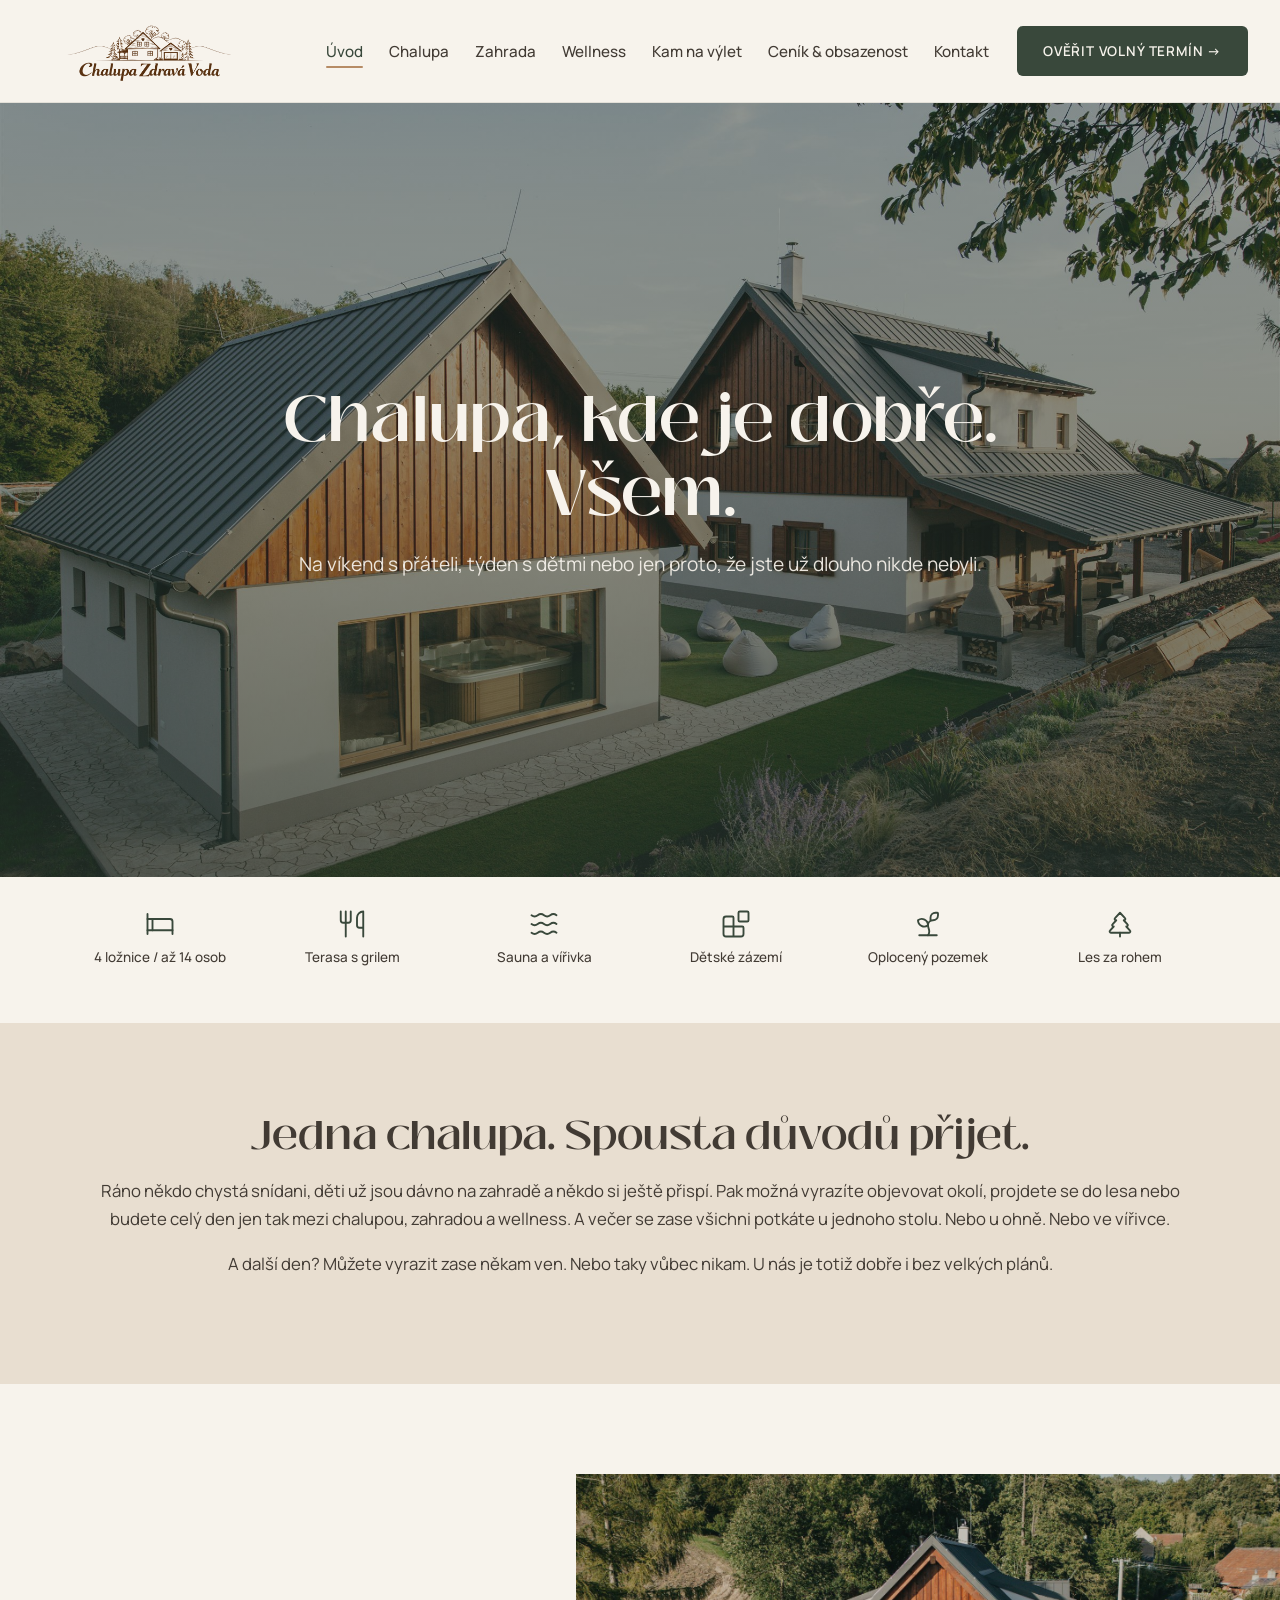
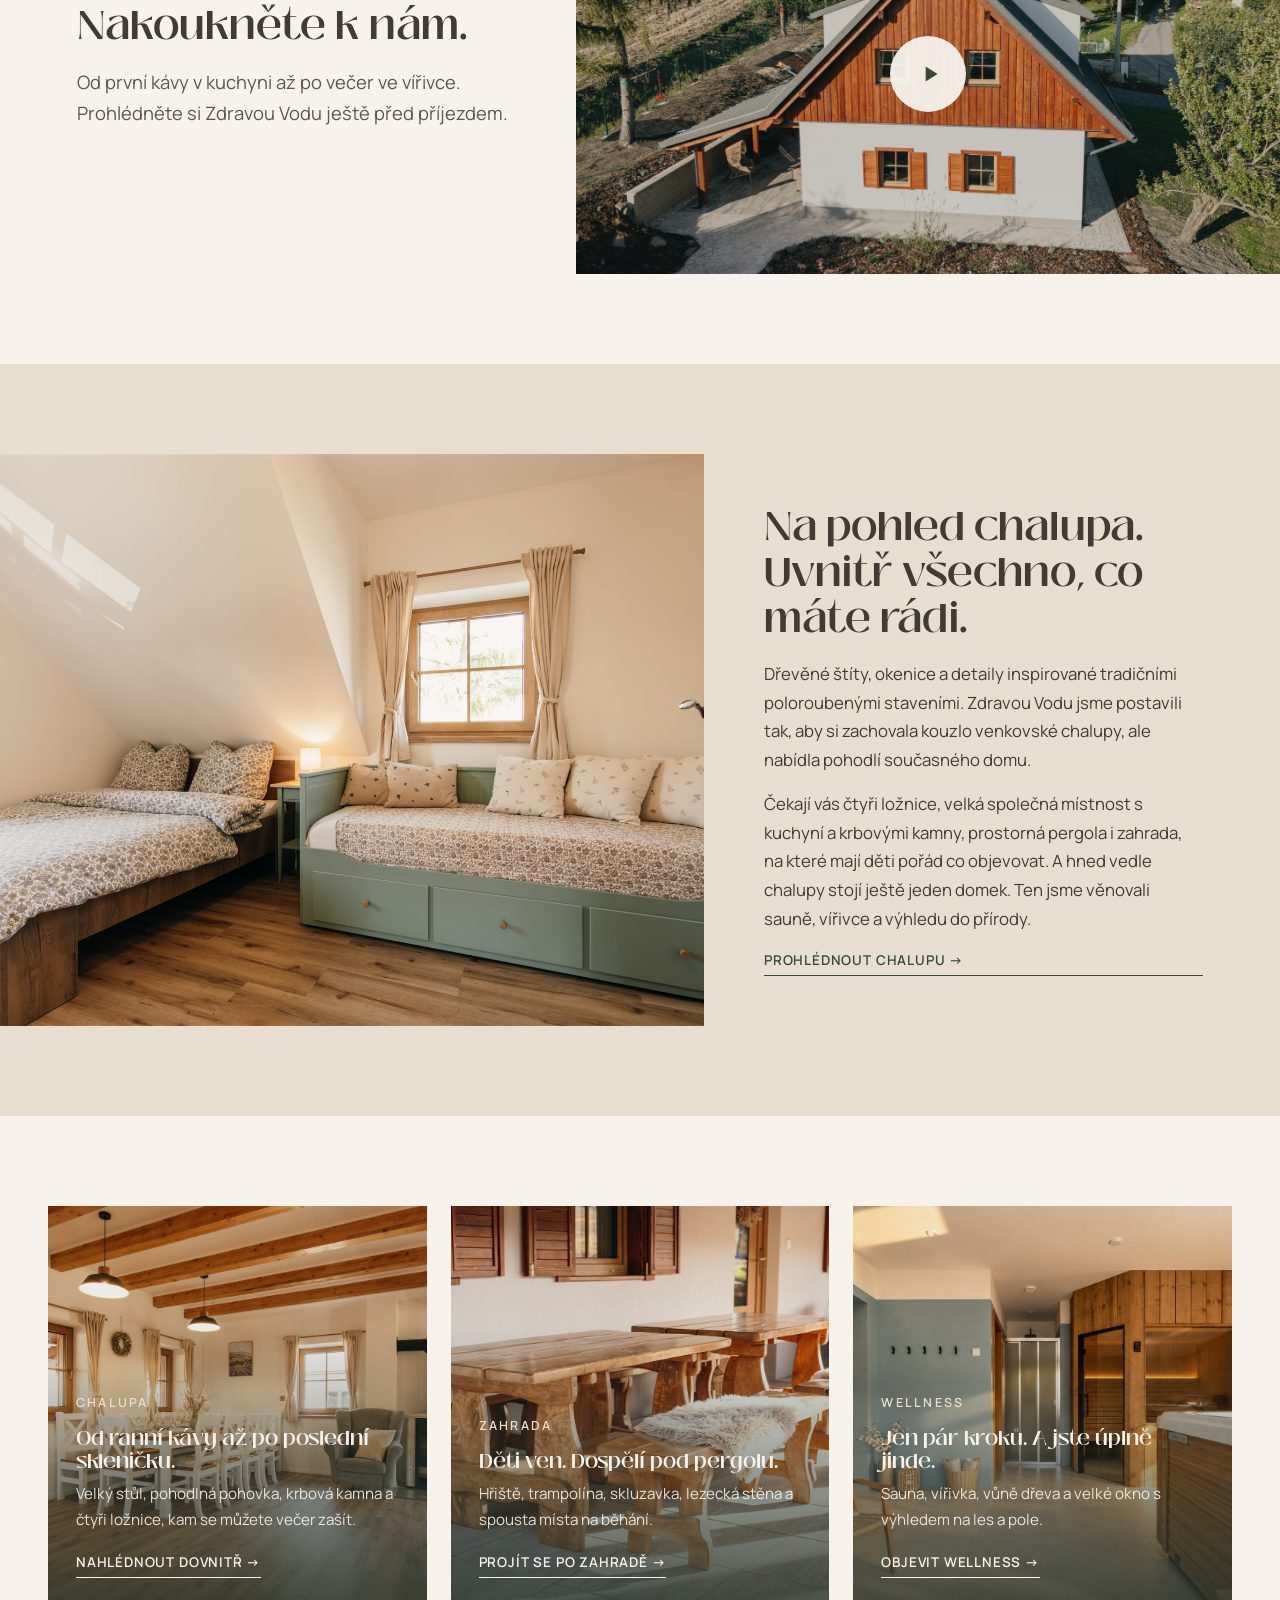
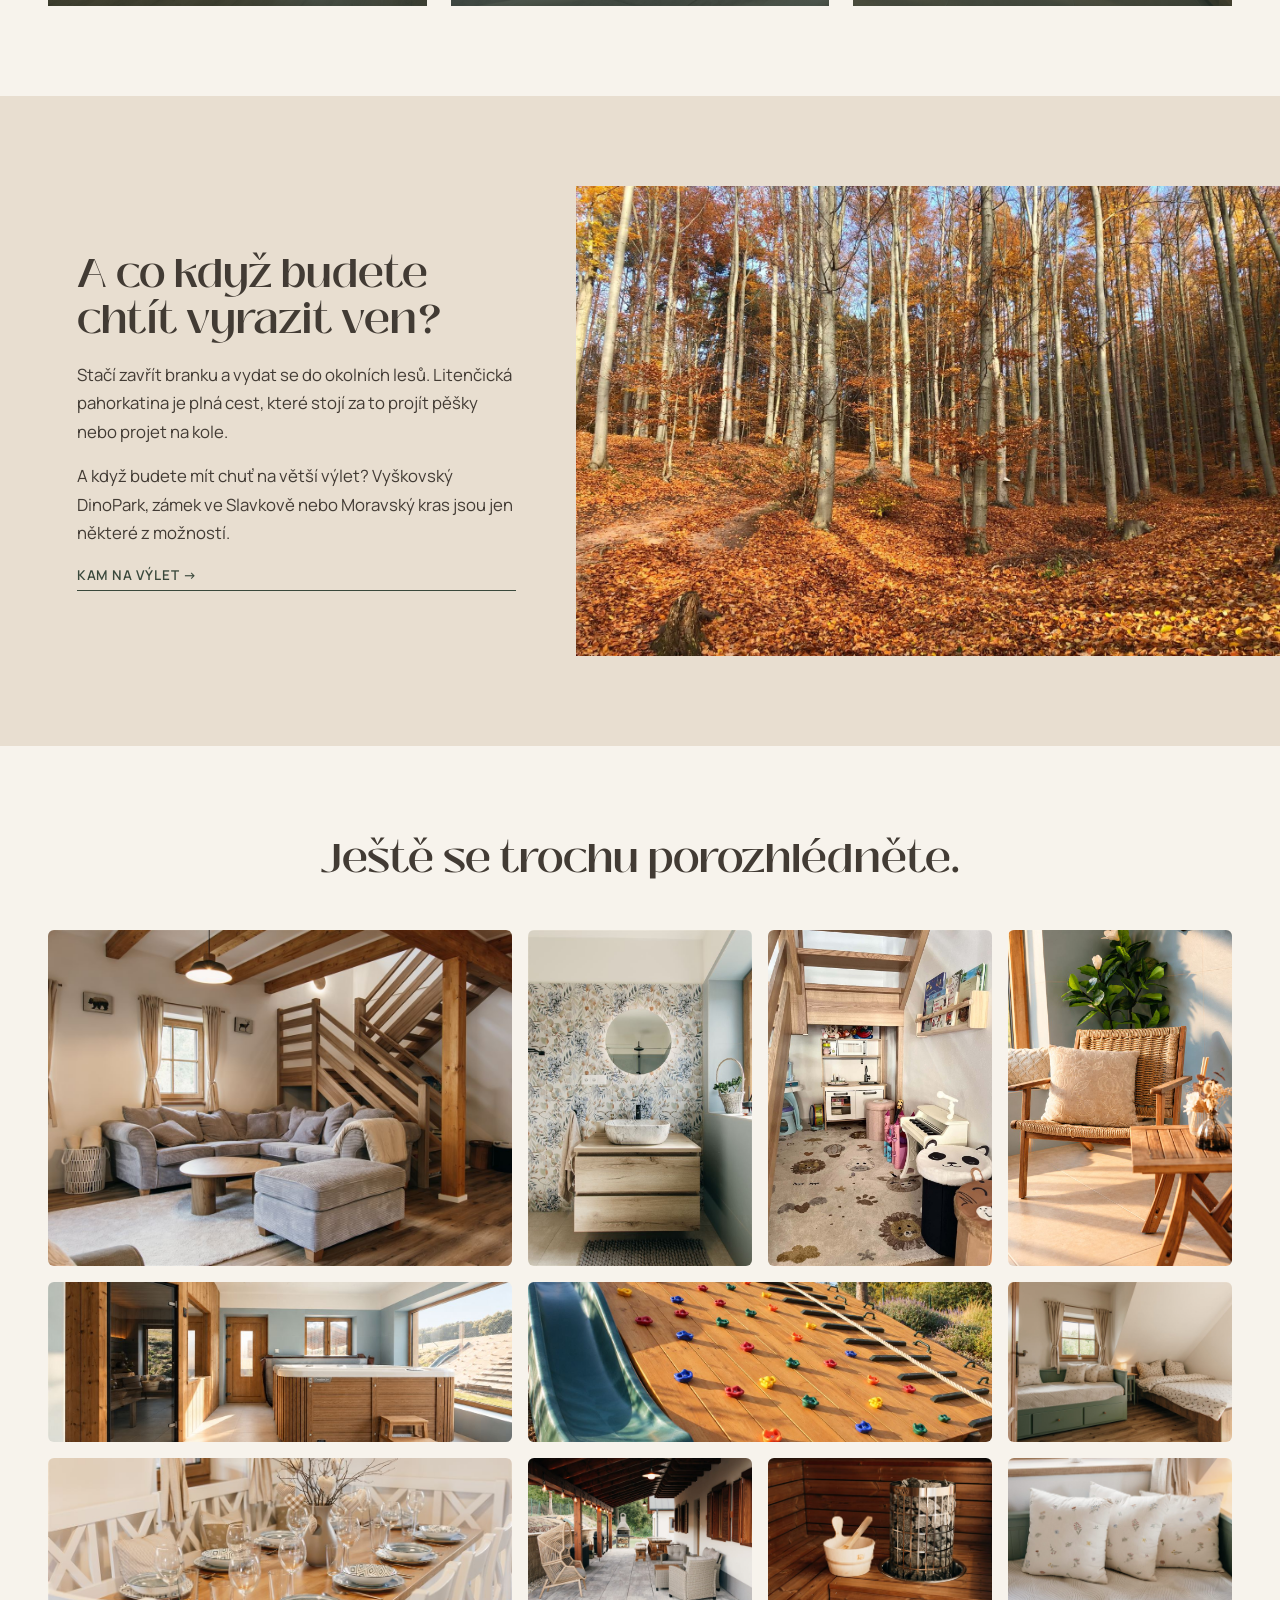
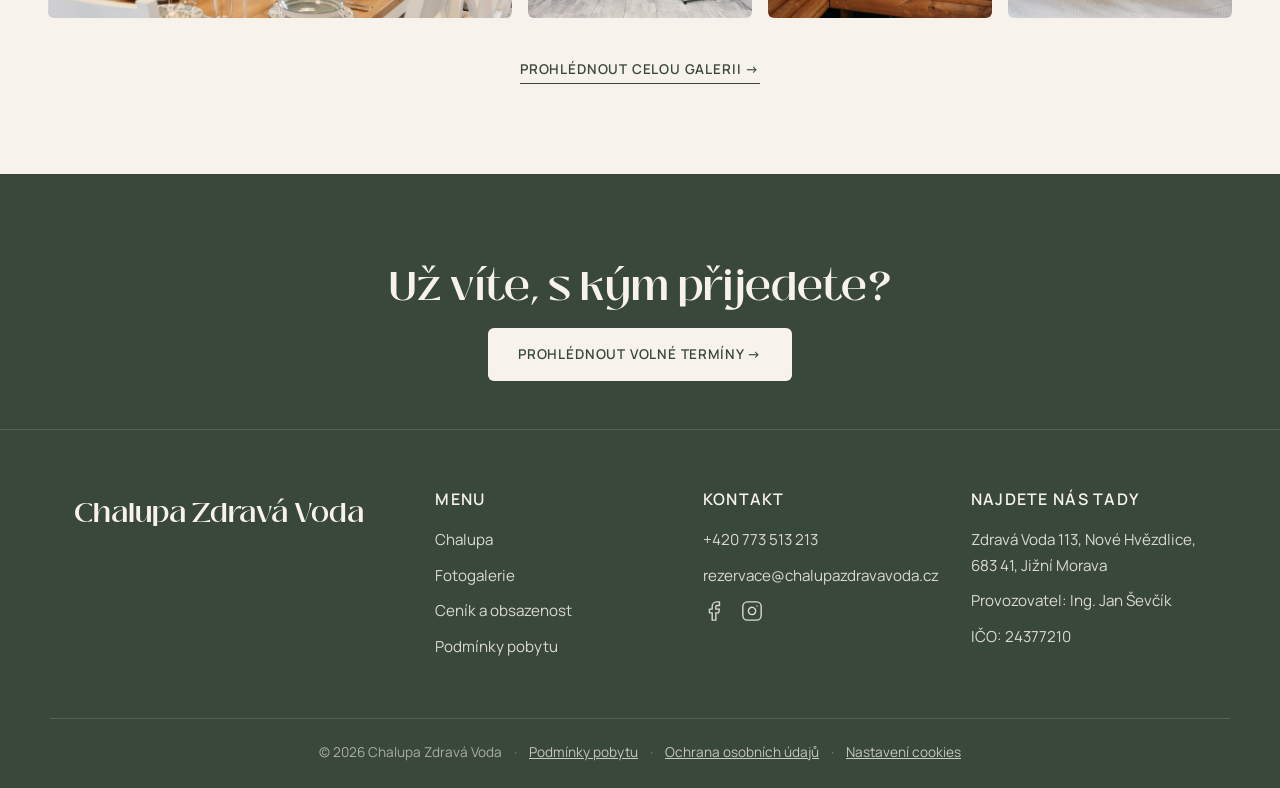
==== index.html @ aa56eb09 "Zdrava Voda - web chalupy, cista nasazovaci verze" ====
<!DOCTYPE html>
<html lang="cs">
<head>
<meta charset="UTF-8">
<meta name="viewport" content="width=device-width, initial-scale=1.0">
<title>Chalupa Zdravá Voda</title>
<meta name="description" content="Chalupa Zdravá Voda – jedna chalupa, čtyři ložnice, les za rohem a sauna s vířivkou o pár kroků vedle.">
<link rel="icon" type="image/png" sizes="32x32" href="assets/img/favicon-32.png">
<link rel="apple-touch-icon" href="assets/img/favicon-180.png">
<meta property="og:type" content="website">
<meta property="og:title" content="Chalupa Zdravá Voda">
<meta property="og:description" content="Jedna chalupa, čtyři ložnice, les za rohem a sauna s vířivkou o pár kroků vedle.">
<meta property="og:image" content="https://chalupazdravavoda.cz/assets/img/og-image.jpg">
<meta property="og:url" content="https://chalupazdravavoda.cz/">
<link rel="preconnect" href="https://fonts.googleapis.com">
<link rel="preconnect" href="https://fonts.gstatic.com" crossorigin>
<link href="https://fonts.googleapis.com/css2?family=Manrope:wght@400;500;600;700;800&display=swap" rel="stylesheet">
<link rel="stylesheet" href="assets/css/style.css">
</head>
<body>

<header class="site-header">
    <div class="container">
        <a href="index.html" class="logo">
            <img src="assets/img/logo-wide.png" alt="Chalupa Zdravá Voda">
        </a>

        <button class="nav-toggle" id="navToggle" aria-label="Otevřít menu">&#9776;</button>

        <div class="header-right" id="headerRight">
            <nav class="main-nav">
                <ul>
                    <li><a href="index.html" class="active">Úvod</a></li>
                    <li><a href="chalupa.html">Chalupa</a></li>
                    <li><a href="zahrada.html">Zahrada</a></li>
                    <li><a href="wellness.html">Wellness</a></li>
                    <li><a href="kam-na-vylet.html">Kam na výlet</a></li>
                    <li><a href="cenik-a-obsazenost.html">Ceník &amp; obsazenost</a></li>
                    <li><a href="kontakt.html">Kontakt</a></li>
                </ul>
            </nav>
            <div class="header-cta">
                <a href="cenik-a-obsazenost.html" class="btn btn-primary">Ověřit volný termín →</a>
            </div>
        </div>
    </div>
</header>

<!-- SEKCE 1 – HERO -->
<section class="hero" style="background-image: url('assets/img/hero.jpg');">
    <div class="container">
        <h1>Chalupa, kde je dobře. Všem.</h1>
        <p class="lead">Na víkend s přáteli, týden s dětmi nebo jen proto, že jste už dlouho nikde nebyli.</p>
    </div>
</section>

<!-- SEKCE 2 – INFOGRAFIKA -->
<section class="icons-section">
    <div class="container">
        <div class="icon-row">
            <div class="icon-item">
                <svg xmlns="http://www.w3.org/2000/svg" viewBox="0 0 24 24" fill="none" stroke-linecap="round" stroke-linejoin="round"><path d="M2 4v16" /><path d="M2 8h18a2 2 0 0 1 2 2v10" /><path d="M2 17h20" /><path d="M6 8v9" /></svg>
                <p>4 ložnice / až 14 osob</p>
            </div>
            <div class="icon-item">
                <svg xmlns="http://www.w3.org/2000/svg" viewBox="0 0 24 24" fill="none" stroke-linecap="round" stroke-linejoin="round"><path d="M3 2v7c0 1.1.9 2 2 2h4a2 2 0 0 0 2-2V2" /><path d="M7 2v20" /><path d="M21 15V2a5 5 0 0 0-5 5v6c0 1.1.9 2 2 2h3Zm0 0v7" /></svg>
                <p>Terasa s grilem</p>
            </div>
            <div class="icon-item">
                <svg xmlns="http://www.w3.org/2000/svg" viewBox="0 0 24 24" fill="none" stroke-linecap="round" stroke-linejoin="round"><path d="M2 12q2.5 2 5 0t5 0 5 0 5 0" /><path d="M2 19q2.5 2 5 0t5 0 5 0 5 0" /><path d="M2 5q2.5 2 5 0t5 0 5 0 5 0" /></svg>
                <p>Sauna a vířivka</p>
            </div>
            <div class="icon-item">
                <svg xmlns="http://www.w3.org/2000/svg" viewBox="0 0 24 24" fill="none" stroke-linecap="round" stroke-linejoin="round"><path d="M10 22V7a1 1 0 0 0-1-1H4a2 2 0 0 0-2 2v12a2 2 0 0 0 2 2h12a2 2 0 0 0 2-2v-5a1 1 0 0 0-1-1H2" /><rect x="14" y="2" width="8" height="8" rx="1" /></svg>
                <p>Dětské zázemí</p>
            </div>
            <div class="icon-item">
                <svg xmlns="http://www.w3.org/2000/svg" viewBox="0 0 24 24" fill="none" stroke-linecap="round" stroke-linejoin="round"><path d="M14 9.536V7a4 4 0 0 1 4-4h1.5a.5.5 0 0 1 .5.5V5a4 4 0 0 1-4 4 4 4 0 0 0-4 4c0 2 1 3 1 5a5 5 0 0 1-1 3" /><path d="M4 9a5 5 0 0 1 8 4 5 5 0 0 1-8-4" /><path d="M5 21h14" /></svg>
                <p>Oplocený pozemek</p>
            </div>
            <div class="icon-item">
                <svg xmlns="http://www.w3.org/2000/svg" viewBox="0 0 24 24" fill="none" stroke-linecap="round" stroke-linejoin="round"><path d="m17 14 3 3.3a1 1 0 0 1-.7 1.7H4.7a1 1 0 0 1-.7-1.7L7 14h-.3a1 1 0 0 1-.7-1.7L9 9h-.2A1 1 0 0 1 8 7.3L12 3l4 4.3a1 1 0 0 1-.8 1.7H15l3 3.3a1 1 0 0 1-.7 1.7H17Z" /><path d="M12 22v-3" /></svg>
                <p>Les za rohem</p>
            </div>
        </div>
    </div>
</section>

<!-- SEKCE 3 – ÚVODNÍ TEXT -->
<section class="alt">
    <div class="container">
        <div class="text-only wide">
            <h2 class="one-line-heading">Jedna chalupa. Spousta důvodů přijet.</h2>
            <p>Ráno někdo chystá snídani, děti už jsou dávno na zahradě a někdo si ještě přispí. Pak možná vyrazíte objevovat okolí, projdete se do lesa nebo budete celý den jen tak mezi chalupou, zahradou a wellness. A večer se zase všichni potkáte u jednoho stolu. Nebo u ohně. Nebo ve vířivce.</p>
            <p class="nowrap-text">A další den? Můžete vyrazit zase někam ven. Nebo taky vůbec nikam. U nás je totiž dobře i bez velkých plánů.</p>
        </div>
    </div>
</section>

<!-- SEKCE 4 – VIDEO -->
<section>
    <div class="bleed-split">
        <div class="bleed-text">
            <h2>Nakoukněte k nám.</h2>
            <p class="lead">Od první kávy v kuchyni až po večer ve vířivce. Prohlédněte si Zdravou Vodu ještě před příjezdem.</p>
        </div>
        <div class="bleed-media">
            <div class="video-embed" data-youtube-id="vAeQ0oNI9_U" style="background-image: url('assets/img/video-preview.jpg');">
                <button class="video-play-btn" aria-label="Přehrát video">
                    <svg xmlns="http://www.w3.org/2000/svg" viewBox="0 0 24 24"><path d="M8 5v14l11-7z" /></svg>
                </button>
            </div>
        </div>
    </div>
</section>

<!-- SEKCE 5 – O CHALUPĚ -->
<section class="alt">
    <div class="bleed-split media-left">
        <div class="bleed-media">
            <img src="assets/img/o-chalupe.jpg" alt="Ložnice v chalupě Zdravá Voda" style="object-position: center;">
        </div>
        <div class="bleed-text">
            <h2>Na pohled chalupa. Uvnitř všechno, co máte rádi.</h2>
            <p>Dřevěné štíty, okenice a detaily inspirované tradičními poloroubenými staveními. Zdravou Vodu jsme postavili tak, aby si zachovala kouzlo venkovské chalupy, ale nabídla pohodlí současného domu.</p>
            <p>Čekají vás čtyři ložnice, velká společná místnost s kuchyní a krbovými kamny, prostorná pergola i zahrada, na které mají děti pořád co objevovat. A hned vedle chalupy stojí ještě jeden domek. Ten jsme věnovali sauně, vířivce a výhledu do přírody.</p>
            <a href="galerie.html" class="btn btn-secondary">Prohlédnout chalupu →</a>
        </div>
    </div>
</section>

<!-- SEKCE 6 – TŘI ROZCESTNÍKY -->
<section>
    <div class="signposts-wrap">
        <div class="signpost-grid">
            <a href="chalupa.html" class="signpost" style="background-image: url('assets/img/rozcestnik-chalupa.jpg');">
                <div class="signpost-content">
                    <span class="eyebrow">Chalupa</span>
                    <h3>Od ranní kávy až po poslední skleničku.</h3>
                    <p>Velký stůl, pohodlná pohovka, krbová kamna a čtyři ložnice, kam se můžete večer zašít.</p>
                    <span class="btn btn-secondary">Nahlédnout dovnitř →</span>
                </div>
            </a>
            <a href="zahrada.html" class="signpost" style="background-image: url('assets/img/rozcestnik-zahrada.jpg');">
                <div class="signpost-content">
                    <span class="eyebrow">Zahrada</span>
                    <h3>Děti ven. Dospělí pod pergolu.</h3>
                    <p>Hřiště, trampolína, skluzavka, lezecká stěna a spousta místa na běhání.</p>
                    <span class="btn btn-secondary">Projít se po zahradě →</span>
                </div>
            </a>
            <a href="wellness.html" class="signpost" style="background-image: url('assets/img/rozcestnik-wellness.jpg');">
                <div class="signpost-content">
                    <span class="eyebrow">Wellness</span>
                    <h3>Jen pár kroků. A jste úplně jinde.</h3>
                    <p>Sauna, vířivka, vůně dřeva a velké okno s výhledem na les a pole.</p>
                    <span class="btn btn-secondary">Objevit wellness →</span>
                </div>
            </a>
        </div>
    </div>
</section>

<!-- SEKCE 7 – AKTIVITY V OKOLÍ -->
<section class="alt">
    <div class="bleed-split">
        <div class="bleed-text">
            <h2>A co když budete chtít vyrazit ven?</h2>
            <p>Stačí zavřít branku a vydat se do okolních lesů. Litenčická pahorkatina je plná cest, které stojí za to projít pěšky nebo projet na kole.</p>
            <p>A když budete mít chuť na větší výlet? Vyškovský DinoPark, zámek ve Slavkově nebo Moravský kras jsou jen některé z možností.</p>
            <a href="kam-na-vylet.html" class="btn btn-secondary">Kam na výlet →</a>
        </div>
        <div class="bleed-media">
            <img src="assets/img/okoli.jpg" alt="Podzimní les v okolí Litenčické pahorkatiny">
        </div>
    </div>
</section>

<!-- SEKCE 8 – FOTOGALERIE -->
<section>
    <div class="signposts-wrap">
        <div class="section-intro">
            <h2>Ještě se trochu porozhlédněte.</h2>
        </div>
        <div class="gallery-grid cols-5">
            <img class="g-big gp-1" src="assets/img/gallery/spolecna-mistnost.jpg" alt="Společná místnost">
            <img class="g-tall gp-2" src="assets/img/gallery/koupelna.jpg" alt="Koupelna">
            <img class="g-tall gp-3" src="assets/img/gallery/detsky-koutek.jpg" alt="Dětský koutek v chalupě">
            <img class="g-tall gp-4" src="assets/img/gallery/cteci-kout.jpg" alt="Čtecí koutek">
            <img class="g-wide gp-5" src="assets/img/gallery/wellness-vyhled.jpg" alt="Wellness s výhledem">
            <img class="g-wide gp-6" src="assets/img/gallery/detska-zahrada.jpg" alt="Dětské hřiště na zahradě">
            <img class="gp-7" src="assets/img/gallery/loznice.jpg" alt="Ložnice">
            <img class="g-wide gp-8" src="assets/img/gallery/prostreny-stul.jpg" alt="Prostřený stůl">
            <img class="gp-9" src="assets/img/gallery/pergola-terasa.jpg" alt="Zastřešená terasa s posezením">
            <img class="gp-10" src="assets/img/gallery/detail-sauna.jpg" alt="Detail sauny">
            <img class="gp-11" src="assets/img/gallery/detail-polstare.jpg" alt="Detail polštářů">
        </div>
        <div class="gallery-cta">
            <a href="galerie.html" class="btn btn-secondary">Prohlédnout celou galerii →</a>
        </div>
    </div>
</section>

<!-- SEKCE 9 – ZÁVĚREČNÁ SEKCE -->
<section class="dark">
    <div class="container">
        <div class="text-only">
            <h2>Už víte, s kým přijedete?</h2>
            <a href="cenik-a-obsazenost.html" class="btn btn-cream">Prohlédnout volné termíny →</a>
        </div>
    </div>
</section>

<footer class="site-footer">
    <div class="container">
        <div class="footer-brand">
            <p class="footer-wordmark">Chalupa Zdravá Voda</p>
        </div>
        <div>
            <h3>Menu</h3>
            <ul>
                <li><a href="chalupa.html">Chalupa</a></li>
                <li><a href="galerie.html">Fotogalerie</a></li>
                <li><a href="cenik-a-obsazenost.html">Ceník a obsazenost</a></li>
                <li><a href="podminky-pobytu.html">Podmínky pobytu</a></li>
            </ul>
        </div>
        <div>
            <h3>Kontakt</h3>
            <ul>
                <li><a href="tel:+420773513213">+420 773 513 213</a></li>
                <li><a href="mailto:rezervace@chalupazdravavoda.cz">rezervace@chalupazdravavoda.cz</a></li>
            </ul>
            <div class="social-icons">
                <a href="https://www.facebook.com/people/Chalupa-Zdrav%C3%A1-Voda/61594875795690/" target="_blank" rel="noopener" aria-label="Facebook"><svg xmlns="http://www.w3.org/2000/svg" viewBox="0 0 24 24" fill="none" stroke-linecap="round" stroke-linejoin="round"><path d="M18 2h-3a5 5 0 0 0-5 5v3H7v4h3v8h4v-8h3l1-4h-4V7a1 1 0 0 1 1-1h3z" /></svg></a>
                <a href="https://www.instagram.com/chalupazdravavoda/" target="_blank" rel="noopener" aria-label="Instagram"><svg xmlns="http://www.w3.org/2000/svg" viewBox="0 0 24 24" fill="none" stroke-linecap="round" stroke-linejoin="round"><rect width="20" height="20" x="2" y="2" rx="5" ry="5" /><path d="M16 11.37A4 4 0 1 1 12.63 8 4 4 0 0 1 16 11.37z" /><line x1="17.5" x2="17.51" y1="6.5" y2="6.5" /></svg></a>
            </div>
        </div>
        <div>
            <h3>Najdete nás tady</h3>
            <ul>
                <li>Zdravá Voda 113, Nové Hvězdlice, 683 41, Jižní Morava</li>
                <li>Provozovatel: Ing. Jan Ševčík</li>
                <li>IČO: 24377210</li>
            </ul>
        </div>
    </div>
    <div class="footer-bottom">
        <div class="footer-legal">
            <span>&copy; 2026 Chalupa Zdravá Voda</span>
            <span class="sep">·</span><a href="podminky-pobytu.html">Podmínky pobytu</a>
            <span class="sep">·</span><a href="ochrana-osobnich-udaju.html">Ochrana osobních údajů</a>
            <span class="sep">·</span><a href="cookies.html">Nastavení cookies</a>
        </div>
    </div>
</footer>

<script src="assets/js/main.js"></script>
</body>
</html>
---- assets/css/style.css ----
/* ==========================================================
   Zdravá Voda – styl webu (finální paleta a fonty)
   ========================================================== */

@font-face {
  font-family: "Black Mango";
  src: url("../fonts/BlackMango-SemiBold.woff2") format("woff2"),
       url("../fonts/BlackMango-SemiBold.woff") format("woff");
  font-weight: 600;
  font-style: normal;
  font-display: swap;
}

:root {
  /* Barvy */
  --color-cream: #f7f3ec;
  --color-sand: #e8ded0;
  --color-sage: #a3ab95;
  --color-forest: #39483b;
  --color-forest-dark: #2a352c;
  --color-brown: #423b34;
  --color-honey: #b68b65;
  --color-white: #ffffff;
  --color-available: #5f7a4f;
  --color-booked: #a8543f;

  /* Fonty */
  --font-heading: "Black Mango", Georgia, serif;
  --font-body: "Manrope", "Segoe UI", sans-serif;

  --max-width: 1180px;
  --radius: 6px;
}

* {
  box-sizing: border-box;
}

html {
  scroll-behavior: smooth;
}

body {
  margin: 0;
  font-family: var(--font-body);
  color: var(--color-brown);
  background: var(--color-cream);
  line-height: 1.7;
  font-size: 1.05rem;
}

img {
  max-width: 100%;
  display: block;
}

a {
  color: inherit;
}

.container {
  max-width: var(--max-width);
  margin: 0 auto;
  padding: 0 24px;
}

.container-wide {
  max-width: 1600px;
  margin: 0 auto;
  padding: 0 40px;
}

@media (max-width: 700px) {
  .container-wide {
    padding: 0 20px;
  }
}

h1, h2, h3 {
  font-family: var(--font-heading);
  font-weight: 600;
  line-height: 1.15;
  margin: 0 0 18px;
  color: var(--color-brown);
}

h1 { font-size: clamp(2.3rem, 5.5vw, 4rem); }
h2 { font-size: clamp(1.7rem, 3.2vw, 2.5rem); }
h3 { font-size: 1.25rem; }

p { margin: 0 0 16px; }

.lead {
  font-size: 1.15rem;
  color: var(--color-brown);
  opacity: 0.85;
}

.eyebrow {
  display: block;
  text-transform: uppercase;
  letter-spacing: 0.18em;
  font-size: 0.78rem;
  font-weight: 600;
  color: var(--color-honey);
  margin-bottom: 14px;
}

/* ---------- Tlačítka ---------- */

.btn {
  display: inline-flex;
  align-items: center;
  gap: 8px;
  font-family: var(--font-body);
  font-weight: 600;
  font-size: 13.5px;
  text-transform: uppercase;
  letter-spacing: 0.06em;
  text-decoration: none;
  white-space: nowrap;
  cursor: pointer;
  border: none;
  background: none;
}

.btn-primary {
  background: var(--color-forest);
  color: var(--color-cream);
  padding: 14px 26px;
  border-radius: var(--radius);
  transition: background-color 0.2s ease;
}

.btn-primary:hover {
  background: var(--color-forest-dark);
}

.btn-secondary {
  color: var(--color-forest);
  padding-bottom: 3px;
  border-bottom: 1px solid var(--color-forest);
  transition: opacity 0.2s ease;
}

.btn-secondary:hover {
  opacity: 0.65;
}

.btn-cream {
  background: var(--color-cream);
  color: var(--color-forest);
  padding: 15px 30px;
  border-radius: var(--radius);
  transition: background-color 0.2s ease;
}

.btn-cream:hover {
  background: var(--color-white);
}

/* ---------- Hlavička / navigace ---------- */

.site-header {
  position: sticky;
  top: 0;
  z-index: 50;
  background: rgba(247, 243, 236, 0.94);
  backdrop-filter: blur(6px);
  border-bottom: 1px solid rgba(66, 59, 52, 0.1);
}

.site-header .container {
  display: flex;
  align-items: center;
  justify-content: space-between;
  gap: 24px;
  padding-top: 12px;
  padding-bottom: 12px;
  max-width: 1920px;
  padding-left: 32px;
  padding-right: 32px;
}

.logo {
  display: flex;
  align-items: center;
  flex-shrink: 0;
}

.logo img {
  height: 78px;
  width: auto;
}

@media (max-width: 900px) {
  .logo img {
    height: 56px;
  }
}

.nav-toggle {
  display: none;
  background: none;
  border: none;
  font-size: 1.6rem;
  cursor: pointer;
  color: var(--color-forest);
}

.header-right {
  display: flex;
  align-items: center;
  gap: 28px;
  flex: 1;
  justify-content: flex-end;
}

nav.main-nav ul {
  list-style: none;
  display: flex;
  gap: 26px;
  margin: 0;
  padding: 0;
}

nav.main-nav a {
  text-decoration: none;
  font-size: 0.95rem;
  font-weight: 500;
  color: var(--color-brown);
  position: relative;
  padding-bottom: 4px;
  white-space: nowrap;
}

nav.main-nav a.active,
nav.main-nav a:hover {
  color: var(--color-forest);
}

nav.main-nav a.active::after {
  content: "";
  position: absolute;
  left: 0;
  right: 0;
  bottom: -2px;
  height: 2px;
  background: var(--color-honey);
  border-radius: 2px;
}

.header-cta {
  flex-shrink: 0;
}

@media (max-width: 900px) {
  .nav-toggle {
    display: block;
    order: 3;
  }

  .header-right {
    order: 4;
    display: none;
    width: 100%;
    flex-direction: column;
    align-items: flex-start;
    gap: 16px;
  }

  .header-right.open {
    display: flex;
  }

  nav.main-nav {
    width: 100%;
  }

  nav.main-nav ul {
    flex-direction: column;
    gap: 2px;
    width: 100%;
  }

  nav.main-nav a {
    display: block;
    padding: 10px 0;
    border-bottom: 1px solid rgba(66, 59, 52, 0.08);
  }

  .site-header .container {
    flex-wrap: wrap;
  }

  .header-cta .btn {
    width: 100%;
    justify-content: center;
  }
}

/* ---------- Hero ---------- */

.hero {
  position: relative;
  min-height: 86vh;
  display: flex;
  align-items: center;
  justify-content: center;
  text-align: center;
  background-size: cover;
  background-position: center;
  overflow: hidden;
}

.hero::before {
  content: "";
  position: absolute;
  inset: 0;
  background: linear-gradient(180deg, rgba(42, 53, 44, 0.45) 0%, rgba(42, 53, 44, 0.55) 55%, rgba(42, 53, 44, 0.7) 100%);
}

.hero .container {
  position: relative;
  max-width: 820px;
}

.hero h1 {
  color: var(--color-cream);
}

.hero .lead {
  color: var(--color-cream);
  opacity: 0.92;
  font-size: 1.2rem;
}

/* ---------- Obecné sekce ---------- */

section {
  padding: 90px 0;
}

section.alt {
  background: var(--color-sand);
}

section.dark {
  background: var(--color-forest);
  color: var(--color-cream);
  padding-bottom: 48px;
}

section.dark h2 {
  color: var(--color-cream);
}

section.dark .lead {
  color: var(--color-cream);
  opacity: 0.85;
}

.section-intro {
  max-width: 680px;
  margin: 0 auto 48px;
  text-align: center;
}

.section-intro.wide {
  max-width: 1320px;
}

.text-only {
  max-width: 700px;
  margin: 0 auto;
  text-align: center;
}

.text-only.wide {
  max-width: 1320px;
}

.one-line-heading,
.nowrap-text {
  white-space: nowrap;
}

@media (max-width: 900px) {
  .one-line-heading,
  .nowrap-text {
    white-space: normal;
  }
}

/* ---------- Infografika (ikony) ---------- */

.icons-section {
  padding: 32px 0 56px;
}

.icon-row {
  display: grid;
  grid-template-columns: repeat(6, 1fr);
  gap: 20px;
  text-align: center;
}

.icon-row .icon-item {
  display: flex;
  flex-direction: column;
  align-items: center;
  gap: 10px;
}

.icon-row .icon-item svg {
  width: 30px;
  height: 30px;
  stroke: var(--color-forest);
  stroke-width: 1.5;
}

.icon-row .icon-item p {
  margin: 0;
  font-size: 13.5px;
  font-weight: 500;
  line-height: 1.3;
  color: var(--color-brown);
}

@media (max-width: 900px) {
  .icon-row {
    grid-template-columns: repeat(3, 1fr);
    row-gap: 32px;
  }
}

@media (max-width: 560px) {
  .icon-row {
    grid-template-columns: repeat(2, 1fr);
  }
}

/* ---------- Dvousloupcové sekce (foto + text) ---------- */

.split {
  display: grid;
  grid-template-columns: 1fr 1fr;
  gap: 56px;
  align-items: center;
}

.split.reverse .split-media {
  order: 2;
}

.split-media img,
.split-media .video-placeholder {
  border-radius: var(--radius);
  width: 100%;
}

.video-embed {
  position: relative;
  width: 100%;
  height: 100%;
  background-size: cover;
  background-position: center;
  cursor: pointer;
  display: flex;
  align-items: center;
  justify-content: center;
  border-radius: 0;
  overflow: hidden;
}

.video-embed::before {
  content: "";
  position: absolute;
  inset: 0;
  background: rgba(42, 53, 44, 0.22);
  transition: background-color 0.2s ease;
}

.video-embed:hover::before {
  background: rgba(42, 53, 44, 0.32);
}

.video-embed.is-playing::before {
  content: none;
}

.video-play-btn {
  position: relative;
  width: 76px;
  height: 76px;
  border-radius: 50%;
  background: rgba(247, 243, 236, 0.95);
  border: none;
  display: flex;
  align-items: center;
  justify-content: center;
  cursor: pointer;
  transition: transform 0.2s ease, background-color 0.2s ease;
  flex-shrink: 0;
}

.video-embed:hover .video-play-btn {
  transform: scale(1.08);
  background: var(--color-cream);
}

.video-play-btn svg {
  width: 26px;
  height: 26px;
  fill: var(--color-forest);
  margin-left: 4px;
}

.video-embed iframe {
  position: relative;
  width: 100%;
  height: 100%;
  border: none;
  display: block;
}

.video-placeholder {
  aspect-ratio: 16 / 9;
  background: var(--color-sand);
  border: 1px dashed var(--color-honey);
  display: flex;
  align-items: center;
  justify-content: center;
  text-align: center;
  color: var(--color-brown);
  opacity: 0.75;
  font-size: 0.95rem;
  padding: 20px;
}

@media (max-width: 860px) {
  .split {
    grid-template-columns: 1fr;
  }

  .split.reverse .split-media {
    order: 0;
  }
}

/* ---------- Bleed-split sekce (text + foto/video až k okraji obrazovky) ---------- */

.bleed-split {
  display: grid;
  grid-template-columns: 45% 55%;
  align-items: stretch;
  min-height: 400px;
}

.bleed-split.media-left {
  grid-template-columns: 55% 45%;
}

.bleed-split .bleed-text {
  display: flex;
  flex-direction: column;
  justify-content: center;
  padding: 50px 60px 50px 6vw;
}

.bleed-split.media-left .bleed-text {
  padding: 50px 6vw 50px 60px;
}

.bleed-split .bleed-media {
  position: relative;
  overflow: hidden;
}

.bleed-split .bleed-media img,
.bleed-split .bleed-media .video-placeholder {
  width: 100%;
  height: 100%;
  border-radius: 0;
  box-shadow: none;
  border: none;
  object-fit: cover;
}

@media (max-width: 900px) {
  .bleed-split,
  .bleed-split.media-left {
    grid-template-columns: 1fr;
    min-height: auto;
  }

  .bleed-split .bleed-text,
  .bleed-split.media-left .bleed-text {
    padding: 40px 24px;
  }

  .bleed-split .bleed-media {
    min-height: 300px;
  }
}

/* ---------- Rozcestníky ---------- */

.signpost-grid {
  display: grid;
  grid-template-columns: repeat(3, 1fr);
  gap: 24px;
}

.signposts-wrap {
  max-width: 1480px;
  margin: 0 auto;
  padding: 0 48px;
}

@media (max-width: 700px) {
  .signposts-wrap {
    padding: 0 20px;
  }
}

.signpost {
  position: relative;
  border-radius: 0;
  overflow: hidden;
  min-height: 400px;
  display: flex;
  align-items: flex-end;
  text-decoration: none;
  color: var(--color-cream);
  background-size: cover;
  background-position: center;
  transition: transform 0.3s ease;
}

.signpost:hover {
  transform: translateY(-4px);
}

.signpost::before {
  content: "";
  position: absolute;
  inset: 0;
  background: linear-gradient(180deg, rgba(42, 53, 44, 0.05) 30%, rgba(42, 53, 44, 0.85) 100%);
}

.signpost-content {
  position: relative;
  padding: 28px;
}

.signpost-content .eyebrow {
  color: var(--color-sand);
}

.signpost-content h3 {
  color: var(--color-cream);
  margin-bottom: 8px;
}

.signpost-content p {
  color: var(--color-cream);
  opacity: 0.9;
  font-size: 0.95rem;
  margin-bottom: 14px;
}

.signpost-content .btn-secondary {
  color: var(--color-cream);
  border-bottom-color: var(--color-cream);
}

@media (max-width: 900px) {
  .signpost-grid {
    grid-template-columns: 1fr;
  }
}

/* ---------- Fotogalerie (teaser) ---------- */

.gallery-grid {
  display: grid;
  grid-template-columns: repeat(4, 1fr);
  grid-auto-rows: 160px;
  grid-auto-flow: dense;
  gap: 16px;
}

.gallery-grid.cols-5 {
  grid-template-columns: repeat(5, 1fr);
}

@media (max-width: 900px) {
  .gallery-grid.cols-5 {
    grid-template-columns: repeat(2, 1fr);
  }
}

/* Malá fotokoláž na podstránkách (např. Wellness) – 2 široké nahoře, 4 na výšku pod nimi */
.gallery-grid.wellness-grid {
  grid-auto-rows: 220px;
}

@media (max-width: 700px) {
  .gallery-grid.wellness-grid {
    grid-template-columns: repeat(2, 1fr);
  }
}

@media (min-width: 701px) {
  .gallery-grid.wellness-grid .wgp-1 { grid-column: 1 / 3; grid-row: 1 / 2; }
  .gallery-grid.wellness-grid .wgp-2 { grid-column: 3 / 5; grid-row: 1 / 2; }
  .gallery-grid.wellness-grid .wgp-3 { grid-column: 1 / 2; grid-row: 2 / 4; }
  .gallery-grid.wellness-grid .wgp-4 { grid-column: 2 / 3; grid-row: 2 / 4; }
  .gallery-grid.wellness-grid .wgp-5 { grid-column: 3 / 4; grid-row: 2 / 4; }
  .gallery-grid.wellness-grid .wgp-6 { grid-column: 4 / 5; grid-row: 2 / 4; }
}

/* Mala fotokolaz na strance Zahrada - 2 siroke nahore, 3 na vysku + 2 ctvercove vpravo pod nimi */
.gallery-grid.zahrada-grid {
  grid-auto-rows: 220px;
}

@media (max-width: 700px) {
  .gallery-grid.zahrada-grid {
    grid-template-columns: repeat(2, 1fr);
  }
}

@media (min-width: 701px) {
  .gallery-grid.zahrada-grid .az-1 { grid-column: 1 / 3; grid-row: 1 / 2; }
  .gallery-grid.zahrada-grid .az-2 { grid-column: 3 / 5; grid-row: 1 / 2; }
  .gallery-grid.zahrada-grid .az-3 { grid-column: 1 / 2; grid-row: 2 / 4; }
  .gallery-grid.zahrada-grid .az-4 { grid-column: 2 / 3; grid-row: 2 / 4; }
  .gallery-grid.zahrada-grid .az-5 { grid-column: 3 / 4; grid-row: 2 / 4; }
  .gallery-grid.zahrada-grid .az-6 { grid-column: 4 / 5; grid-row: 2 / 3; }
  .gallery-grid.zahrada-grid .az-7 { grid-column: 4 / 5; grid-row: 3 / 4; }
}

.gallery-grid img.show-full {
  object-fit: contain;
  background: var(--color-sand);
}

/* Přesné ruční rozmístění homepage galerie (cols-5), aby mozaika tvořila
   dokonalý obdélník bez vyčnívajících dlaždic – auto-flow dense to u
   nepravidelných tvarů nezaručí. */
@media (min-width: 901px) {
  .gallery-grid.cols-5 .gp-1 { grid-column: 1 / 3; grid-row: 1 / 3; }
  .gallery-grid.cols-5 .gp-2 { grid-column: 3 / 4; grid-row: 1 / 3; }
  .gallery-grid.cols-5 .gp-3 { grid-column: 4 / 5; grid-row: 1 / 3; }
  .gallery-grid.cols-5 .gp-4 { grid-column: 5 / 6; grid-row: 1 / 3; }
  .gallery-grid.cols-5 .gp-5 { grid-column: 1 / 3; grid-row: 3 / 4; }
  .gallery-grid.cols-5 .gp-6 { grid-column: 3 / 5; grid-row: 3 / 4; }
  .gallery-grid.cols-5 .gp-7 { grid-column: 5 / 6; grid-row: 3 / 4; }
  .gallery-grid.cols-5 .gp-8 { grid-column: 1 / 3; grid-row: 4 / 5; }
  .gallery-grid.cols-5 .gp-9 { grid-column: 3 / 4; grid-row: 4 / 5; }
  .gallery-grid.cols-5 .gp-10 { grid-column: 4 / 5; grid-row: 4 / 5; }
  .gallery-grid.cols-5 .gp-11 { grid-column: 5 / 6; grid-row: 4 / 5; }
}

.gallery-grid img {
  width: 100%;
  height: 100%;
  object-fit: cover;
  border-radius: var(--radius);
}

.gallery-grid .g-tall { grid-row: span 2; }
.gallery-grid .g-wide { grid-column: span 2; }
.gallery-grid .g-big { grid-column: span 2; grid-row: span 2; }

@media (max-width: 900px) {
  .gallery-grid {
    grid-template-columns: repeat(2, 1fr);
    grid-auto-rows: 140px;
  }

  .gallery-grid .g-big { grid-column: span 2; grid-row: span 2; }
}

.gallery-cta {
  text-align: center;
  margin-top: 36px;
}

/* ---------- Patička ---------- */

.site-footer {
  background: var(--color-forest);
  color: rgba(247, 243, 236, 0.85);
  padding: 60px 0 24px;
  border-top: 1px solid rgba(247, 243, 236, 0.15);
}

.site-footer .container {
  display: grid;
  grid-template-columns: 1.4fr 1fr 1fr 1fr;
  gap: 32px;
}

@media (max-width: 760px) {
  .site-footer .container {
    grid-template-columns: 1fr 1fr;
  }
}

@media (max-width: 500px) {
  .site-footer .container {
    grid-template-columns: 1fr;
  }
}

.footer-wordmark {
  font-family: var(--font-heading);
  font-size: 1.7rem;
  color: var(--color-cream);
  margin: 0 0 14px;
}

.site-footer h3 {
  font-family: var(--font-body);
  font-weight: 600;
  color: var(--color-cream);
  font-size: 1rem;
  text-transform: uppercase;
  letter-spacing: 0.08em;
}

.site-footer a {
  color: rgba(247, 243, 236, 0.85);
  text-decoration: none;
}

.site-footer a:hover {
  color: var(--color-cream);
}

.site-footer ul {
  list-style: none;
  padding: 0;
  margin: 0;
}

.site-footer li {
  margin-bottom: 10px;
  font-size: 0.95rem;
}

.social-icons {
  display: flex;
  gap: 16px;
  margin-top: 12px;
}

.social-icons a {
  display: flex;
  align-items: center;
  justify-content: center;
  opacity: 0.85;
  transition: opacity 0.2s ease;
}

.social-icons a:hover {
  opacity: 1;
}

.social-icons svg {
  width: 22px;
  height: 22px;
  stroke: var(--color-cream);
  stroke-width: 1.5;
}

.social-icons.on-light svg {
  stroke: var(--color-forest);
}

.social-icons.spaced {
  margin-top: 32px;
}

.map-caption {
  margin-top: 28px;
  text-align: center;
  font-family: var(--font-heading);
  font-weight: 600;
  font-size: 1.2rem;
  color: var(--color-brown);
}

.footer-bottom {
  max-width: var(--max-width);
  margin: 48px auto 0;
  padding: 22px 24px 0;
  text-align: center;
  border-top: 1px solid rgba(247, 243, 236, 0.15);
  font-size: 0.85rem;
  color: rgba(247, 243, 236, 0.6);
}

.footer-bottom a {
  color: rgba(247, 243, 236, 0.75);
  text-decoration: underline;
}

.footer-bottom .sep {
  margin: 0 8px;
  opacity: 0.5;
}

.footer-legal {
  display: flex;
  flex-wrap: wrap;
  justify-content: center;
  align-items: center;
  gap: 4px 4px;
}

/* ---------- Starší komponenty (Ceník a obsazenost, Kontakt) ---------- */

.page-hero {
  padding: 70px 0 50px;
  text-align: center;
  background: var(--color-sand);
}

.page-hero.slightly-compact h1,
h1.slightly-compact {
  font-size: clamp(2.2rem, 4.6vw, 3.4rem);
}

.page-hero .subtitle {
  display: inline-block;
  text-transform: uppercase;
  letter-spacing: 0.18em;
  font-size: 0.8rem;
  font-weight: 600;
  color: var(--color-honey);
  margin-bottom: 14px;
}

.price-table {
  width: 100%;
  border-collapse: collapse;
  background: var(--color-white);
  border-radius: var(--radius);
  overflow: hidden;
  box-shadow: 0 8px 24px rgba(66, 59, 52, 0.08);
}

.price-table th, .price-table td {
  padding: 16px 20px;
  text-align: left;
  border-bottom: 1px solid rgba(66, 59, 52, 0.1);
}

.price-table th {
  background: var(--color-forest);
  color: var(--color-cream);
  font-weight: 600;
}

.price-table tr:last-child td {
  border-bottom: none;
}

.table-scroll {
  overflow-x: auto;
  -webkit-overflow-scrolling: touch;
}

.price-sub {
  font-size: 0.8rem;
  font-weight: 400;
  opacity: 0.7;
}

.price-note {
  margin-top: 20px;
  font-size: 0.95rem;
  opacity: 0.8;
}

.two-col {
  display: grid;
  grid-template-columns: 1fr 1fr;
  gap: 48px;
}

@media (max-width: 780px) {
  .two-col {
    grid-template-columns: 1fr;
    gap: 32px;
  }
}

.included-list {
  list-style: none;
  margin: 0;
  padding: 0;
}

.included-list li {
  padding: 8px 0;
  border-bottom: 1px solid rgba(66, 59, 52, 0.1);
}

.included-list li:last-child {
  border-bottom: none;
}

/* ---------- Kalendář obsazenosti (vložený widget e-chalupy.cz) ---------- */

#echalupy-kalendar {
  border-radius: var(--radius);
  display: block;
}

.contact-grid {
  display: grid;
  grid-template-columns: 1fr 1fr;
  gap: 40px;
  align-items: center;
}

.contact-name {
  font-size: 1.7rem;
  margin-bottom: 32px;
}

@media (max-width: 780px) {
  .contact-grid {
    grid-template-columns: 1fr;
  }
}

.contact-item {
  margin-bottom: 20px;
}

.contact-item strong {
  display: block;
  font-family: var(--font-heading);
  color: var(--color-forest);
  margin-bottom: 4px;
}

/* ---------- Podstránky (Chalupa, Zahrada, Wellness...) ---------- */

.subpage-hero h1 {
  font-size: clamp(2.1rem, 3.8vw, 3.1rem);
}

.bleed-split .bleed-text h3 {
  color: var(--color-brown);
  margin-bottom: 10px;
  font-size: 2.125rem;
  font-weight: 600;
}

.bleed-split .bleed-text .eyebrow {
  margin-bottom: 6px;
}

.bleed-split.compact {
  grid-template-columns: 1fr 1fr;
  align-items: center;
  min-height: 0;
}

.bleed-split.compact .bleed-text {
  padding: 36px 48px;
}

.bleed-split.compact .bleed-media {
  aspect-ratio: 16 / 9;
  align-self: center;
}

@media (max-width: 900px) {
  .bleed-split.compact,
  .bleed-split.compact.media-left {
    grid-template-columns: 1fr;
  }

  .bleed-split.compact .bleed-media {
    aspect-ratio: 4 / 3;
    min-height: 0;
  }

  /* Na mobilu vzdy nejdriv foto, pak text - bez ohledu na poradi media-left
     na desktopu (sekce se strida foto/text vlevo-vpravo, ale na mobilu by to
     bez tohohle skakalo jednou foto-text, podruhe text-foto). */
  .bleed-split.compact .bleed-media {
    order: 1;
  }

  .bleed-split.compact .bleed-text {
    order: 2;
  }

  /* Vyjimka: na strance Kam na vylet ma sekce "Pesky & na kole" jit na mobilu
     text -> pak mapa (ne foto -> text jako jinde). */
  #pesky-a-kole .bleed-media {
    order: 2;
  }

  #pesky-a-kole .bleed-text {
    order: 1;
  }
}

.feature-columns {
  display: grid;
  grid-template-columns: repeat(4, 1fr);
  gap: 20px;
}

.feature-columns > div {
  background: var(--color-white);
  border-radius: var(--radius);
  padding: 26px 22px;
  box-shadow: 0 8px 24px rgba(66, 59, 52, 0.06);
}

.feature-columns h3 {
  margin: 0 0 16px;
  font-family: var(--font-body);
  font-weight: 700;
  font-size: 0.85rem;
  text-transform: uppercase;
  letter-spacing: 0.06em;
  color: var(--color-forest);
}

.feature-columns ul {
  list-style: none;
  margin: 0;
  padding: 0;
}

.feature-columns li {
  font-size: 0.95rem;
  padding: 7px 0;
  border-bottom: 1px solid rgba(66, 59, 52, 0.08);
}

.feature-columns li:last-child {
  border-bottom: none;
}

@media (max-width: 900px) {
  .feature-columns {
    grid-template-columns: repeat(2, 1fr);
  }
}

@media (max-width: 560px) {
  .feature-columns {
    grid-template-columns: 1fr;
  }
}

.legal-content {
  max-width: 760px;
  margin: 0 auto;
  text-align: left;
}

.legal-content h2 {
  font-size: 1.3rem;
  margin-top: 44px;
}

.legal-content h2:first-of-type {
  margin-top: 0;
}

.legal-content .contact-block {
  background: var(--color-white);
  border-radius: var(--radius);
  padding: 20px 24px;
  margin: 0 0 20px;
}

.legal-content .contact-block p {
  margin: 0;
}

.legal-content ul {
  margin: 0 0 16px;
  padding-left: 22px;
}

.legal-content li {
  margin-bottom: 6px;
}

.map-placeholder {
  height: 320px;
  border-radius: var(--radius);
  background: var(--color-sand);
  display: flex;
  align-items: center;
  justify-content: center;
  text-align: center;
  color: var(--color-brown);
  opacity: 0.75;
}

.map-embed {
  height: 320px;
  border-radius: var(--radius);
  overflow: hidden;
}

.map-embed iframe {
  width: 100%;
  height: 100%;
  border: none;
  display: block;
}

.map-facade {
  position: relative;
  display: flex;
  align-items: center;
  justify-content: center;
  background-color: var(--color-sand);
  background-size: cover;
  background-position: center;
  cursor: pointer;
}

.map-facade::before {
  content: "";
  position: absolute;
  inset: 0;
  background: rgba(247, 243, 236, 0.3);
  transition: background-color 0.2s ease;
}

.map-facade:hover::before {
  background: rgba(247, 243, 236, 0.15);
}

.map-facade-btn {
  position: relative;
  display: flex;
  flex-direction: column;
  align-items: center;
  gap: 8px;
  background: none;
  border: none;
  cursor: pointer;
  color: var(--color-forest);
  font-family: var(--font-body);
  font-weight: 600;
  font-size: 12px;
  text-transform: uppercase;
  letter-spacing: 0.06em;
}

.map-facade-btn svg {
  width: 40px;
  height: 40px;
  fill: var(--color-honey);
  stroke: var(--color-forest-dark);
  stroke-width: 1.3;
  filter: drop-shadow(0 3px 6px rgba(42, 53, 44, 0.35));
  transition: transform 0.2s ease;
}

.map-facade:hover .map-facade-btn svg {
  transform: translateY(-3px);
}

.map-facade-btn span {
  background: var(--color-cream);
  padding: 6px 14px;
  border-radius: 999px;
  box-shadow: 0 4px 10px rgba(42, 53, 44, 0.15);
}

/* ---------- Kam na výlet ---------- */

.hero.subpage {
  min-height: 52vh;
}

.hero .eyebrow {
  color: var(--color-sand);
}

@media (max-width: 900px) {
  .hero.subpage {
    min-height: 46vh;
  }
}

section[id] {
  scroll-margin-top: 100px;
}

.trip-tags-section {
  padding: 48px 0 16px;
}

.trip-tags {
  display: flex;
  flex-wrap: wrap;
  gap: 12px;
  justify-content: center;
}

.trip-tag {
  display: inline-flex;
  align-items: center;
  padding: 10px 22px;
  border: 1px solid var(--color-forest);
  border-radius: 999px;
  font-size: 0.85rem;
  font-weight: 600;
  color: var(--color-forest);
  text-decoration: none;
  white-space: nowrap;
  transition: background-color 0.2s ease, color 0.2s ease;
}

.trip-tag:hover {
  background: var(--color-forest);
  color: var(--color-cream);
}

@media (max-width: 700px) {
  .trip-tags {
    flex-wrap: nowrap;
    justify-content: flex-start;
    overflow-x: auto;
    padding-bottom: 6px;
  }
}

.trip-icon {
  display: inline-flex;
  align-items: center;
  justify-content: center;
  width: 56px;
  height: 56px;
  border-radius: 50%;
  background: var(--color-white);
  box-shadow: 0 8px 20px rgba(66, 59, 52, 0.08);
  margin-bottom: 18px;
}

.trip-icon svg {
  width: 26px;
  height: 26px;
  stroke: var(--color-forest);
  stroke-width: 1.5;
}

.trip-grid {
  display: grid;
  grid-template-columns: repeat(auto-fit, minmax(300px, 1fr));
  gap: 24px;
  margin-top: 12px;
}

.trip-card {
  background: var(--color-white);
  border-radius: var(--radius);
  padding: 28px 26px;
  box-shadow: 0 8px 24px rgba(66, 59, 52, 0.06);
}

.trip-card h4 {
  font-family: var(--font-heading);
  font-weight: 600;
  font-size: 1.15rem;
  margin: 0 0 6px;
  color: var(--color-brown);
}

.trip-distance {
  display: inline-block;
  font-size: 0.72rem;
  font-weight: 700;
  text-transform: uppercase;
  letter-spacing: 0.05em;
  color: var(--color-honey);
  margin-bottom: 12px;
}

.trip-card p {
  font-size: 0.95rem;
  margin: 0 0 10px;
}

.trip-card p:last-child {
  margin-bottom: 0;
}

.trip-tip {
  font-style: italic;
  opacity: 0.8;
}

@media (max-width: 560px) {
  .trip-grid {
    grid-template-columns: 1fr;
  }
}

/* ---------- Plná fotogalerie – jedna souvislá koláž ve stanoveném pořadí ---------- */
/* Pořadí: Chalupa venku -> Pergola -> dětské venkovní zázemí -> vnitřek (spodek:
   kuchyně/obývák/kamna/dětský koutek) -> nahoru (ložnice, koupelny) -> zádveří -> wellness.
   34 fotek, 4 sloupce, 16 řad - ručně spočítané, bez děr a přesahů (viz CLAUDE.md). */

.gallery-grid.story-grid {
  grid-auto-rows: 220px;
}

@media (max-width: 700px) {
  .gallery-grid.story-grid {
    grid-template-columns: repeat(2, 1fr);
  }
}

@media (min-width: 701px) {
  /* Chalupa */
  .ph-1  { grid-column: 1 / 3; grid-row: 1 / 3; }
  .ph-2  { grid-column: 3 / 4; grid-row: 1 / 3; }
  .ph-3  { grid-column: 4 / 5; grid-row: 1 / 2; }
  .ph-4  { grid-column: 4 / 5; grid-row: 2 / 3; }

  /* Pergola */
  .ph-5  { grid-column: 1 / 3; grid-row: 3 / 4; }
  .ph-6  { grid-column: 3 / 4; grid-row: 3 / 5; }
  .ph-7  { grid-column: 4 / 5; grid-row: 3 / 5; }
  .ph-8  { grid-column: 1 / 3; grid-row: 4 / 5; }

  /* Detske venkovni zazemi */
  .ph-9  { grid-column: 1 / 3; grid-row: 5 / 6; }
  .ph-10 { grid-column: 3 / 4; grid-row: 5 / 7; }
  .ph-11 { grid-column: 4 / 5; grid-row: 5 / 7; }
  .ph-12 { grid-column: 1 / 3; grid-row: 6 / 7; }
  .ph-13 { grid-column: 1 / 3; grid-row: 7 / 8; }
  .ph-14 { grid-column: 3 / 4; grid-row: 7 / 8; }
  .ph-15 { grid-column: 4 / 5; grid-row: 7 / 8; }

  /* Vnitrek - dole */
  .ph-16 { grid-column: 1 / 3; grid-row: 8 / 10; }
  .ph-17 { grid-column: 3 / 5; grid-row: 8 / 9; }
  .ph-18 { grid-column: 3 / 5; grid-row: 9 / 10; }
  .ph-19 { grid-column: 1 / 3; grid-row: 10 / 11; }
  .ph-20 { grid-column: 3 / 4; grid-row: 10 / 12; }
  .ph-21 { grid-column: 4 / 5; grid-row: 10 / 12; }
  .ph-22 { grid-column: 1 / 3; grid-row: 11 / 12; }
  .ph-23 { grid-column: 1 / 2; grid-row: 12 / 14; }
  .ph-24 { grid-column: 2 / 3; grid-row: 12 / 14; }
  .ph-25 { grid-column: 3 / 4; grid-row: 12 / 14; }
  .ph-26 { grid-column: 4 / 5; grid-row: 12 / 13; }
  .ph-27 { grid-column: 4 / 5; grid-row: 13 / 14; }

  /* Nahoru - loznice (2 velke fotky vedle sebe, pak 2 na sirku) */
  .ph-28 { grid-column: 1 / 3; grid-row: 14 / 16; }
  .ph-29 { grid-column: 3 / 5; grid-row: 14 / 16; }
  .ph-30 { grid-column: 1 / 3; grid-row: 16 / 17; }
  .ph-31 { grid-column: 3 / 5; grid-row: 16 / 17; }

  /* Nahoru - koupelny (vsechny 4 na vysku) */
  .ph-32 { grid-column: 1 / 2; grid-row: 17 / 19; }
  .ph-33 { grid-column: 2 / 3; grid-row: 17 / 19; }
  .ph-34 { grid-column: 3 / 4; grid-row: 17 / 19; }
  .ph-35 { grid-column: 4 / 5; grid-row: 17 / 19; }

  /* Zadveri (hned za koupelnami) + Wellness */
  .ph-36 { grid-column: 1 / 3; grid-row: 19 / 20; }
  .ph-37 { grid-column: 3 / 4; grid-row: 19 / 21; }
  .ph-38 { grid-column: 4 / 5; grid-row: 19 / 21; }
  .ph-39 { grid-column: 1 / 3; grid-row: 20 / 21; }
  .ph-40 { grid-column: 1 / 3; grid-row: 21 / 22; }
  .ph-41 { grid-column: 3 / 5; grid-row: 21 / 22; }
}
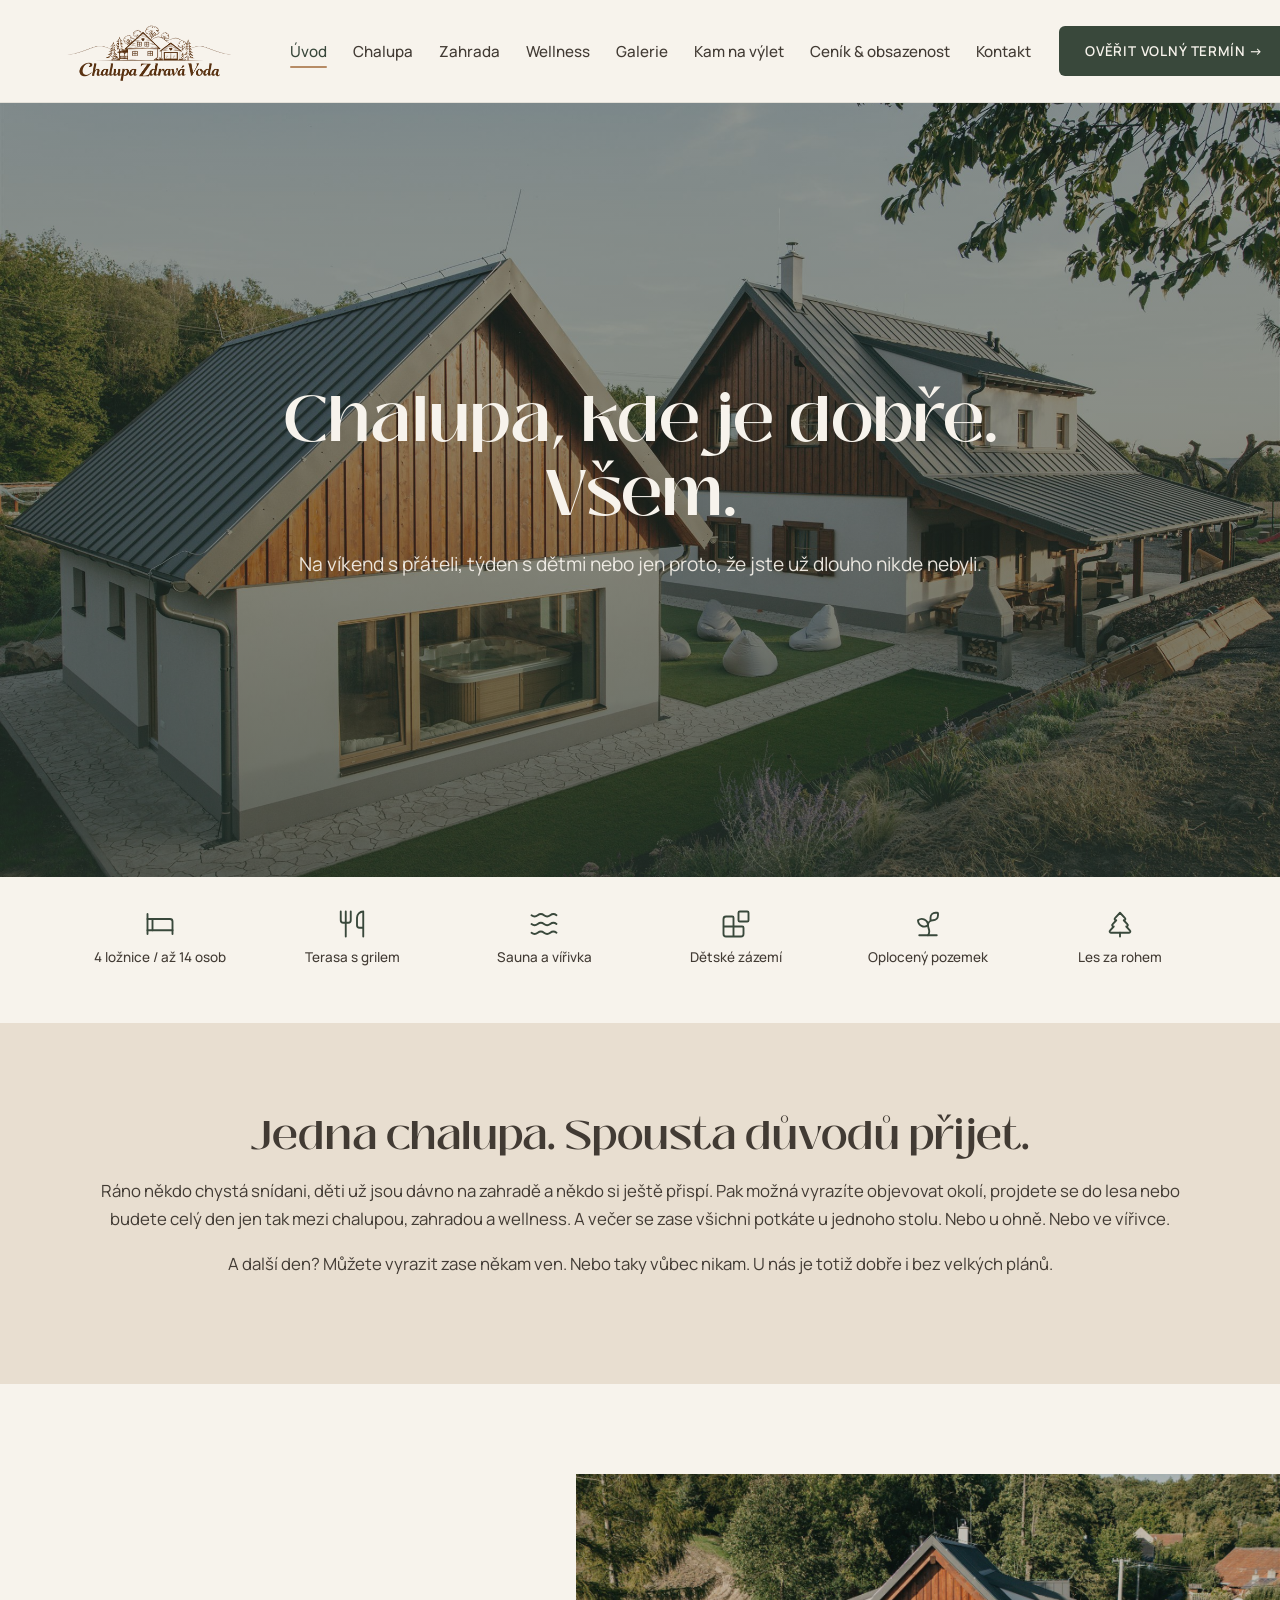
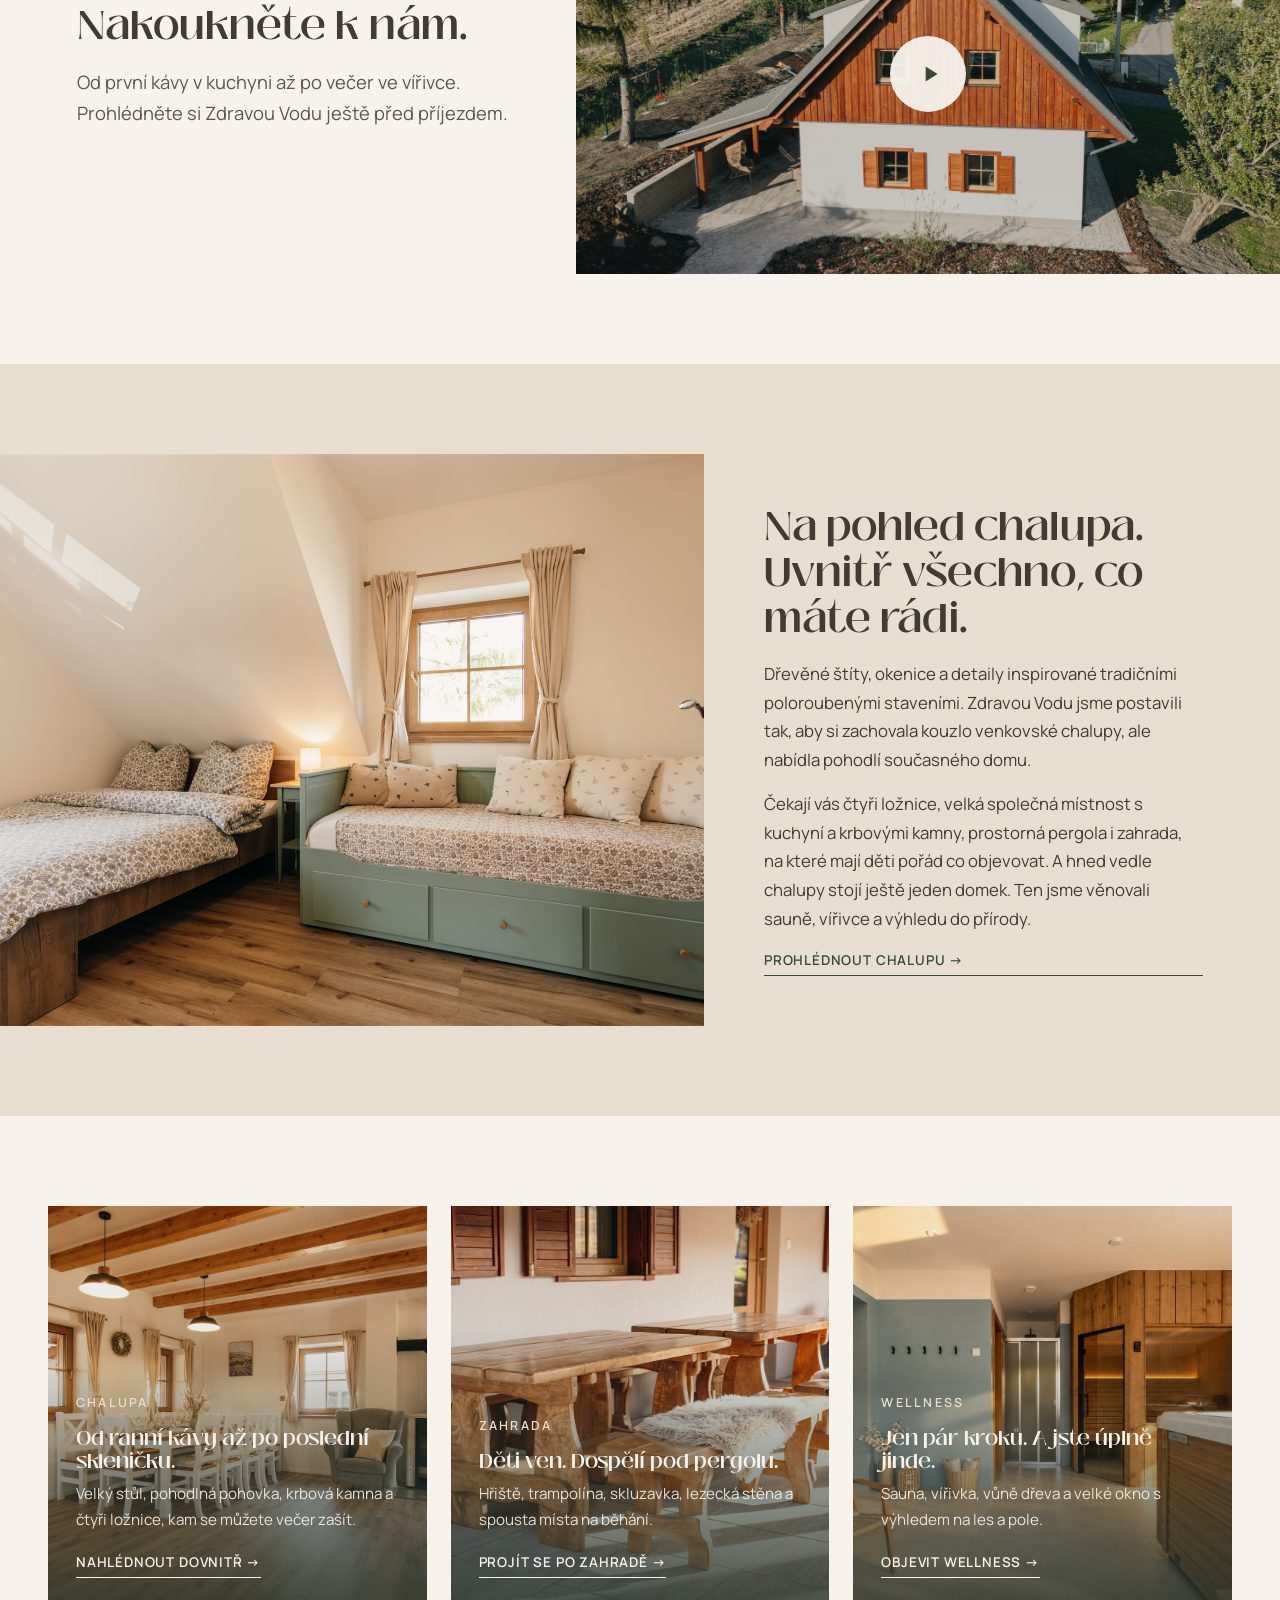
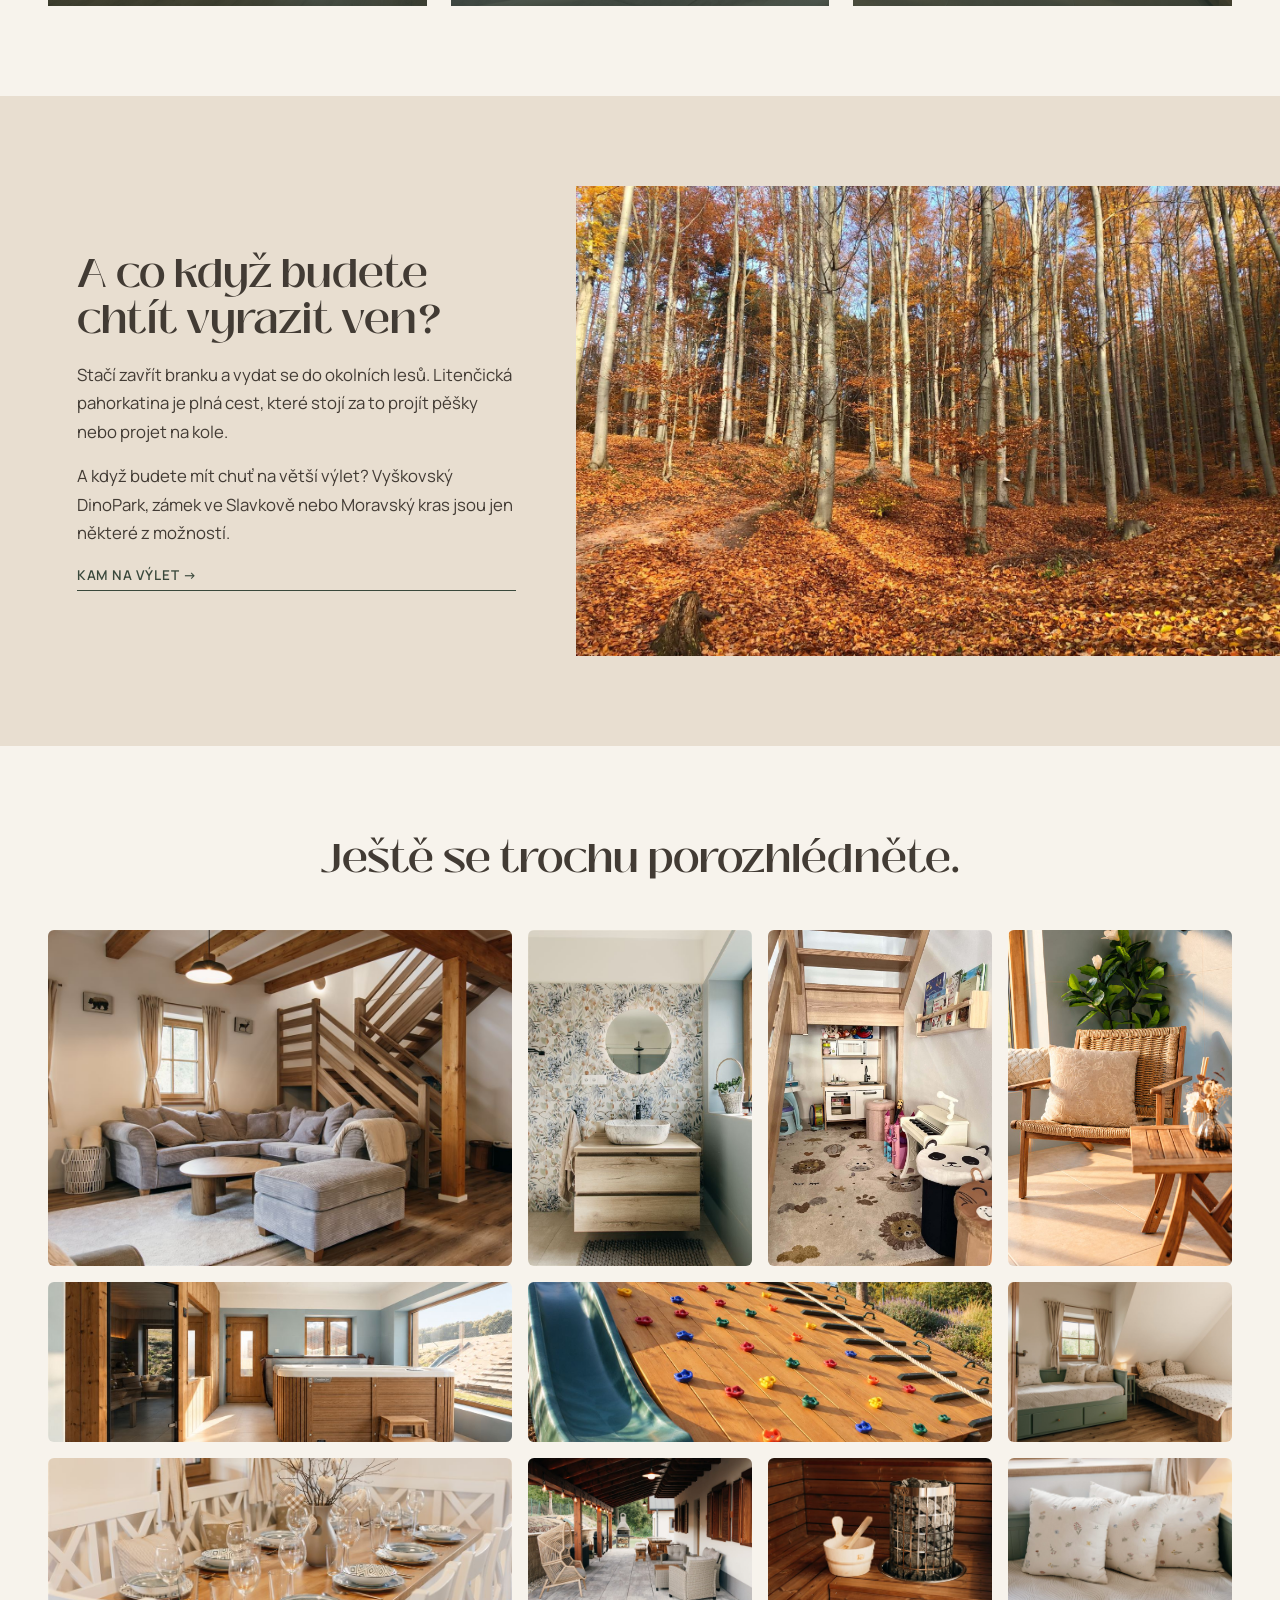
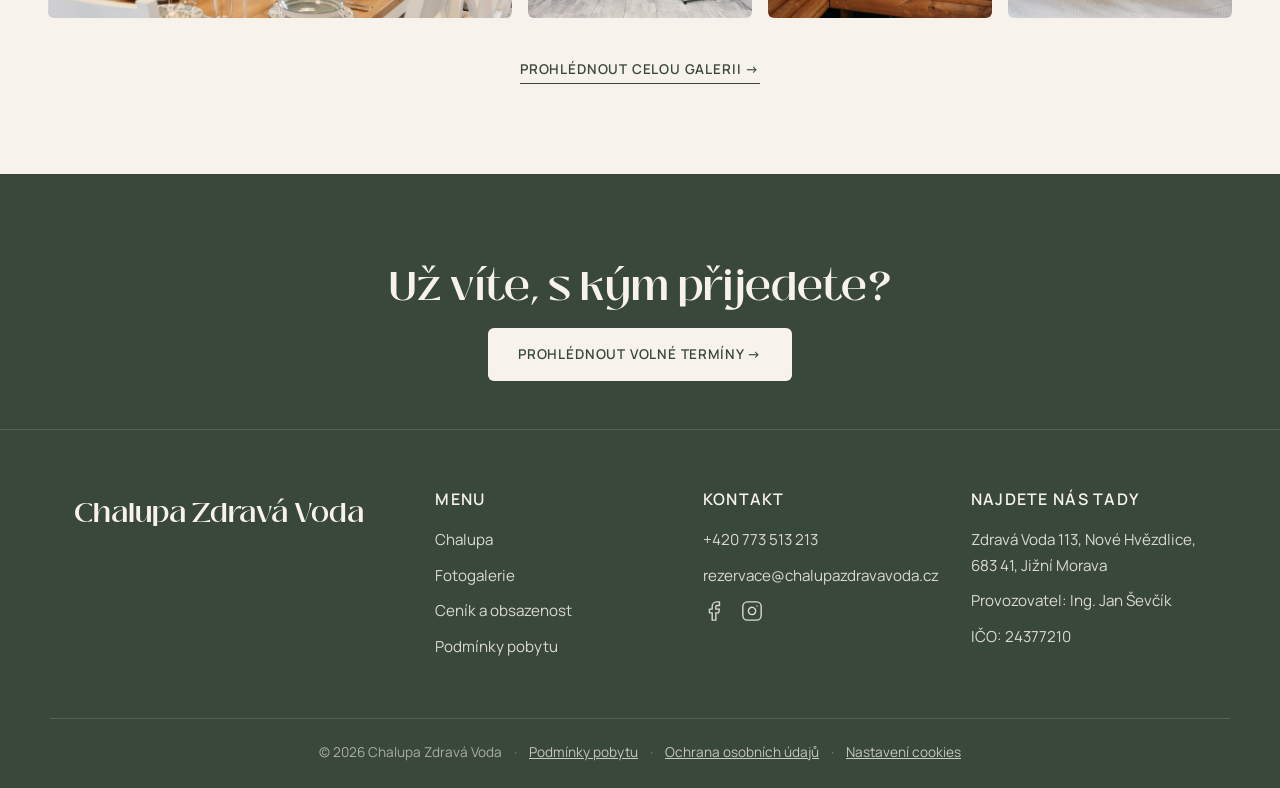
==== commit 28f7a037: "Pet politika a presne terminy svatku v ceniku, Galerie v hlavnim menu, bazen 2027 ve vybaveni, mapa " ====
--- a/index.html
+++ b/index.html
@@ -21,7 +21,7 @@
 
 <header class="site-header">
     <div class="container">
-        <a href="index.html" class="logo">
+        <a href="/" class="logo">
             <img src="assets/img/logo-wide.png" alt="Chalupa Zdravá Voda">
         </a>
 
@@ -30,17 +30,18 @@
         <div class="header-right" id="headerRight">
             <nav class="main-nav">
                 <ul>
-                    <li><a href="index.html" class="active">Úvod</a></li>
-                    <li><a href="chalupa.html">Chalupa</a></li>
-                    <li><a href="zahrada.html">Zahrada</a></li>
-                    <li><a href="wellness.html">Wellness</a></li>
-                    <li><a href="kam-na-vylet.html">Kam na výlet</a></li>
-                    <li><a href="cenik-a-obsazenost.html">Ceník &amp; obsazenost</a></li>
-                    <li><a href="kontakt.html">Kontakt</a></li>
+                    <li><a href="/" class="active">Úvod</a></li>
+                    <li><a href="chalupa">Chalupa</a></li>
+                    <li><a href="zahrada">Zahrada</a></li>
+                    <li><a href="wellness">Wellness</a></li>
+                    <li><a href="galerie">Galerie</a></li>
+                    <li><a href="kam-na-vylet">Kam na výlet</a></li>
+                    <li><a href="cenik-a-obsazenost">Ceník &amp; obsazenost</a></li>
+                    <li><a href="kontakt">Kontakt</a></li>
                 </ul>
             </nav>
             <div class="header-cta">
-                <a href="cenik-a-obsazenost.html" class="btn btn-primary">Ověřit volný termín →</a>
+                <a href="cenik-a-obsazenost" class="btn btn-primary">Ověřit volný termín →</a>
             </div>
         </div>
     </div>
@@ -124,7 +125,7 @@
             <h2>Na pohled chalupa. Uvnitř všechno, co máte rádi.</h2>
             <p>Dřevěné štíty, okenice a detaily inspirované tradičními poloroubenými staveními. Zdravou Vodu jsme postavili tak, aby si zachovala kouzlo venkovské chalupy, ale nabídla pohodlí současného domu.</p>
             <p>Čekají vás čtyři ložnice, velká společná místnost s kuchyní a krbovými kamny, prostorná pergola i zahrada, na které mají děti pořád co objevovat. A hned vedle chalupy stojí ještě jeden domek. Ten jsme věnovali sauně, vířivce a výhledu do přírody.</p>
-            <a href="galerie.html" class="btn btn-secondary">Prohlédnout chalupu →</a>
+            <a href="galerie" class="btn btn-secondary">Prohlédnout chalupu →</a>
         </div>
     </div>
 </section>
@@ -133,7 +134,7 @@
 <section>
     <div class="signposts-wrap">
         <div class="signpost-grid">
-            <a href="chalupa.html" class="signpost" style="background-image: url('assets/img/rozcestnik-chalupa.jpg');">
+            <a href="chalupa" class="signpost" style="background-image: url('assets/img/rozcestnik-chalupa.jpg');">
                 <div class="signpost-content">
                     <span class="eyebrow">Chalupa</span>
                     <h3>Od ranní kávy až po poslední skleničku.</h3>
@@ -141,7 +142,7 @@
                     <span class="btn btn-secondary">Nahlédnout dovnitř →</span>
                 </div>
             </a>
-            <a href="zahrada.html" class="signpost" style="background-image: url('assets/img/rozcestnik-zahrada.jpg');">
+            <a href="zahrada" class="signpost" style="background-image: url('assets/img/rozcestnik-zahrada.jpg');">
                 <div class="signpost-content">
                     <span class="eyebrow">Zahrada</span>
                     <h3>Děti ven. Dospělí pod pergolu.</h3>
@@ -149,7 +150,7 @@
                     <span class="btn btn-secondary">Projít se po zahradě →</span>
                 </div>
             </a>
-            <a href="wellness.html" class="signpost" style="background-image: url('assets/img/rozcestnik-wellness.jpg');">
+            <a href="wellness" class="signpost" style="background-image: url('assets/img/rozcestnik-wellness.jpg');">
                 <div class="signpost-content">
                     <span class="eyebrow">Wellness</span>
                     <h3>Jen pár kroků. A jste úplně jinde.</h3>
@@ -168,7 +169,7 @@
             <h2>A co když budete chtít vyrazit ven?</h2>
             <p>Stačí zavřít branku a vydat se do okolních lesů. Litenčická pahorkatina je plná cest, které stojí za to projít pěšky nebo projet na kole.</p>
             <p>A když budete mít chuť na větší výlet? Vyškovský DinoPark, zámek ve Slavkově nebo Moravský kras jsou jen některé z možností.</p>
-            <a href="kam-na-vylet.html" class="btn btn-secondary">Kam na výlet →</a>
+            <a href="kam-na-vylet" class="btn btn-secondary">Kam na výlet →</a>
         </div>
         <div class="bleed-media">
             <img src="assets/img/okoli.jpg" alt="Podzimní les v okolí Litenčické pahorkatiny">
@@ -196,7 +197,7 @@
             <img class="gp-11" src="assets/img/gallery/detail-polstare.jpg" alt="Detail polštářů">
         </div>
         <div class="gallery-cta">
-            <a href="galerie.html" class="btn btn-secondary">Prohlédnout celou galerii →</a>
+            <a href="galerie" class="btn btn-secondary">Prohlédnout celou galerii →</a>
         </div>
     </div>
 </section>
@@ -206,7 +207,7 @@
     <div class="container">
         <div class="text-only">
             <h2>Už víte, s kým přijedete?</h2>
-            <a href="cenik-a-obsazenost.html" class="btn btn-cream">Prohlédnout volné termíny →</a>
+            <a href="cenik-a-obsazenost" class="btn btn-cream">Prohlédnout volné termíny →</a>
         </div>
     </div>
 </section>
@@ -219,10 +220,10 @@
         <div>
             <h3>Menu</h3>
             <ul>
-                <li><a href="chalupa.html">Chalupa</a></li>
-                <li><a href="galerie.html">Fotogalerie</a></li>
-                <li><a href="cenik-a-obsazenost.html">Ceník a obsazenost</a></li>
-                <li><a href="podminky-pobytu.html">Podmínky pobytu</a></li>
+                <li><a href="chalupa">Chalupa</a></li>
+                <li><a href="galerie">Fotogalerie</a></li>
+                <li><a href="cenik-a-obsazenost">Ceník a obsazenost</a></li>
+                <li><a href="podminky-pobytu">Podmínky pobytu</a></li>
             </ul>
         </div>
         <div>
@@ -248,9 +249,9 @@
     <div class="footer-bottom">
         <div class="footer-legal">
             <span>&copy; 2026 Chalupa Zdravá Voda</span>
-            <span class="sep">·</span><a href="podminky-pobytu.html">Podmínky pobytu</a>
-            <span class="sep">·</span><a href="ochrana-osobnich-udaju.html">Ochrana osobních údajů</a>
-            <span class="sep">·</span><a href="cookies.html">Nastavení cookies</a>
+            <span class="sep">·</span><a href="podminky-pobytu">Podmínky pobytu</a>
+            <span class="sep">·</span><a href="ochrana-osobnich-udaju">Ochrana osobních údajů</a>
+            <span class="sep">·</span><a href="cookies">Nastavení cookies</a>
         </div>
     </div>
 </footer>
